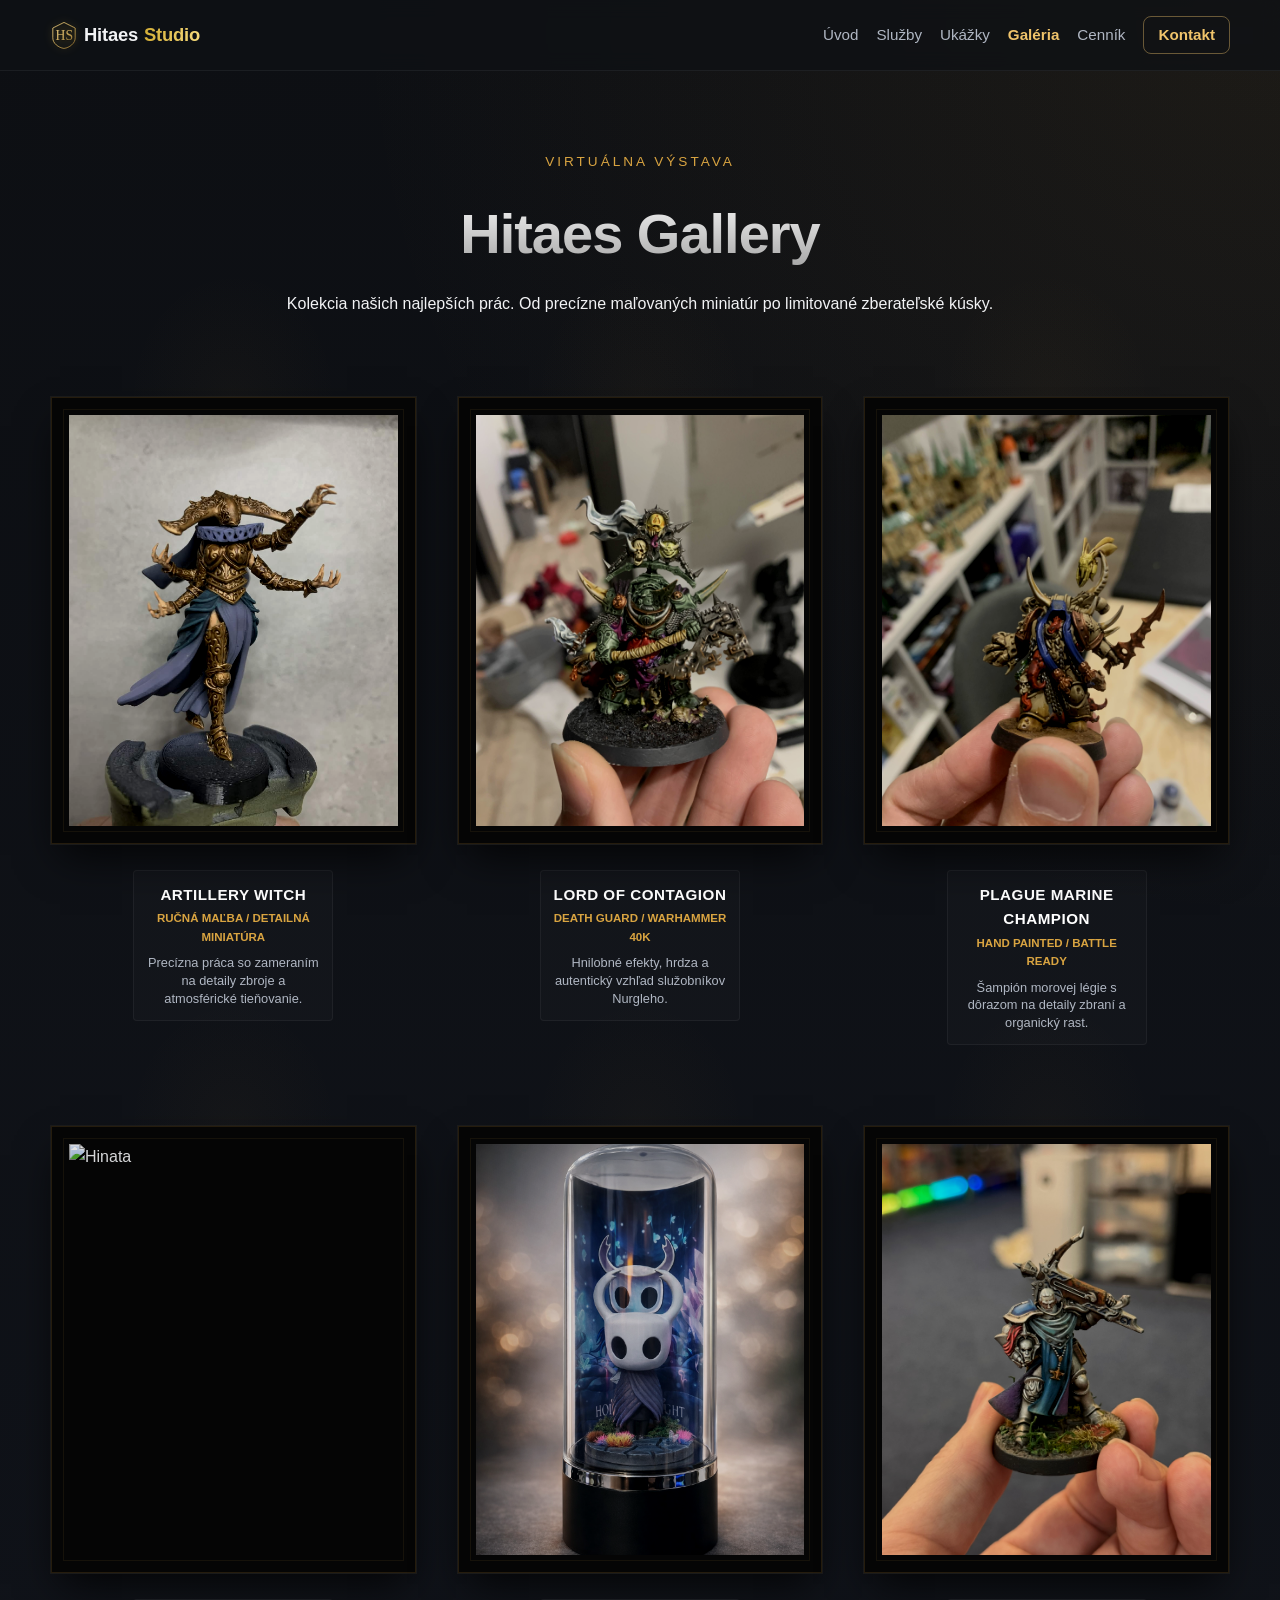
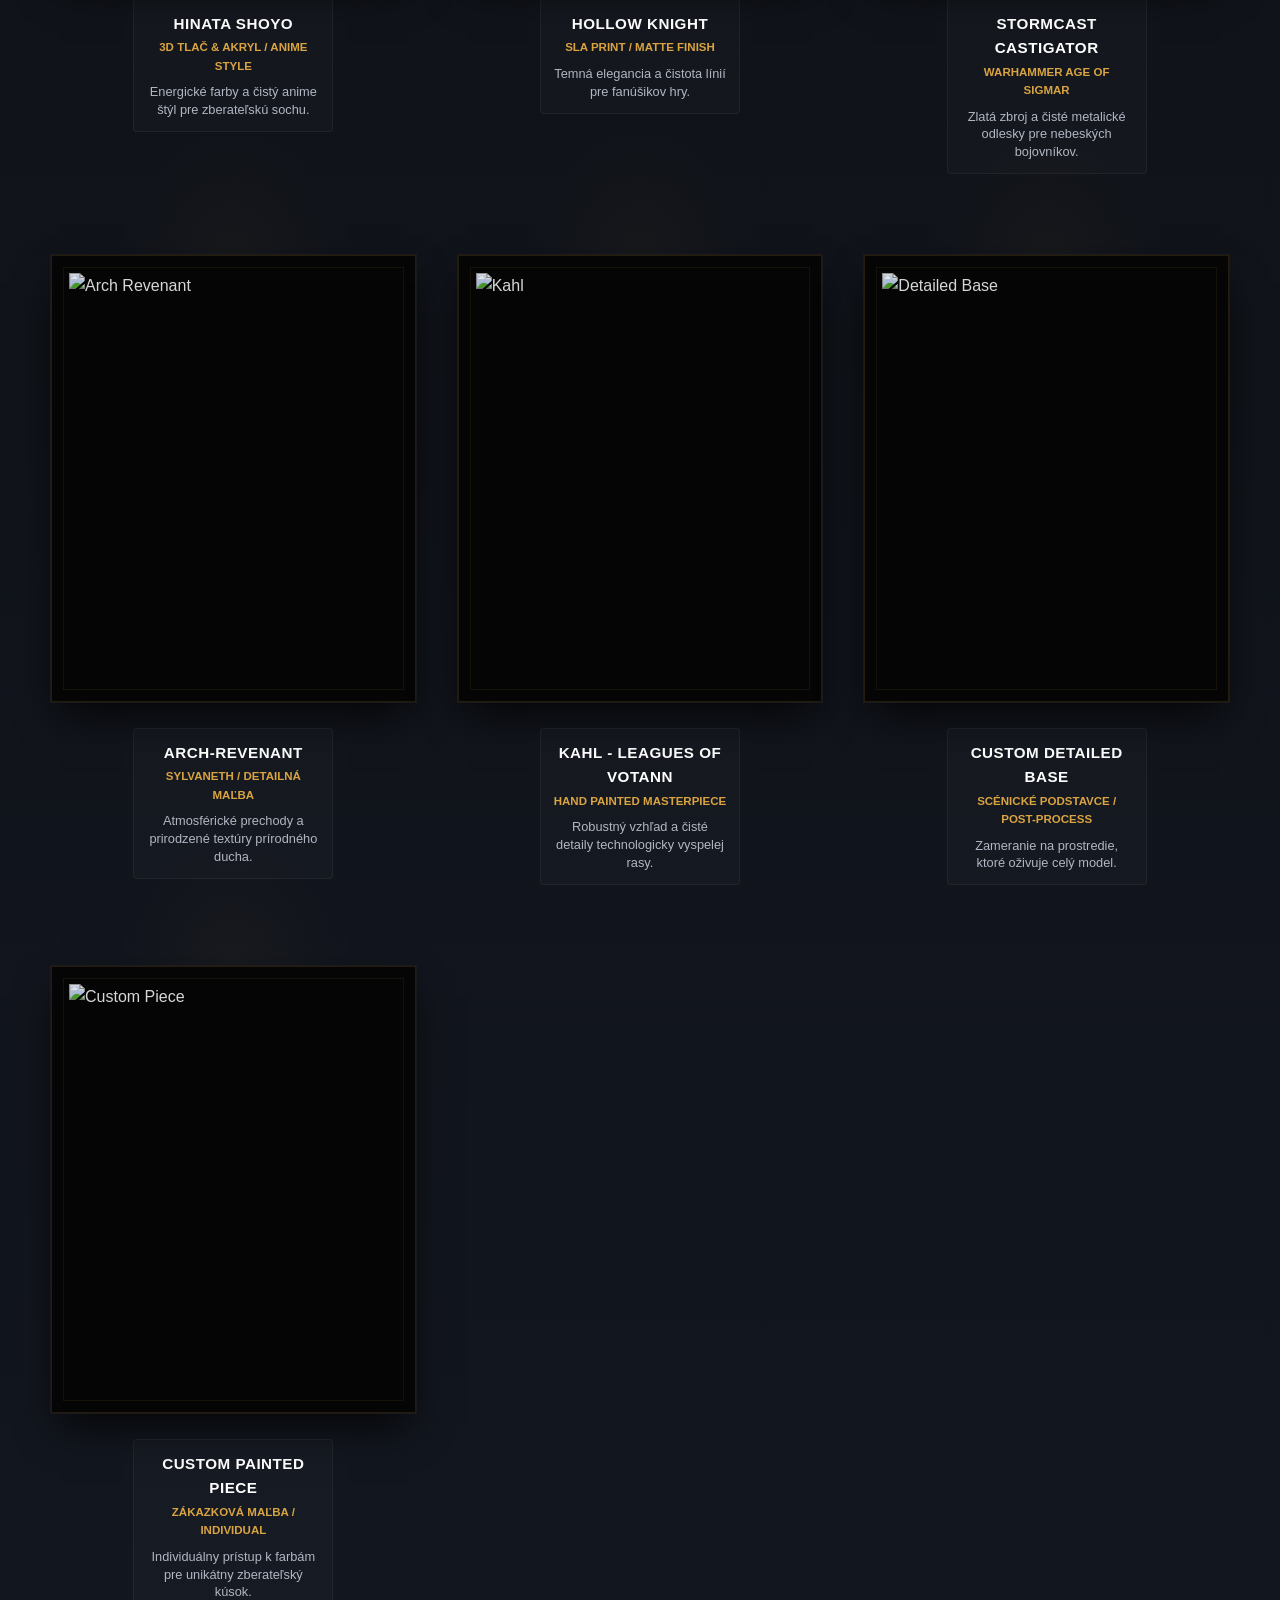
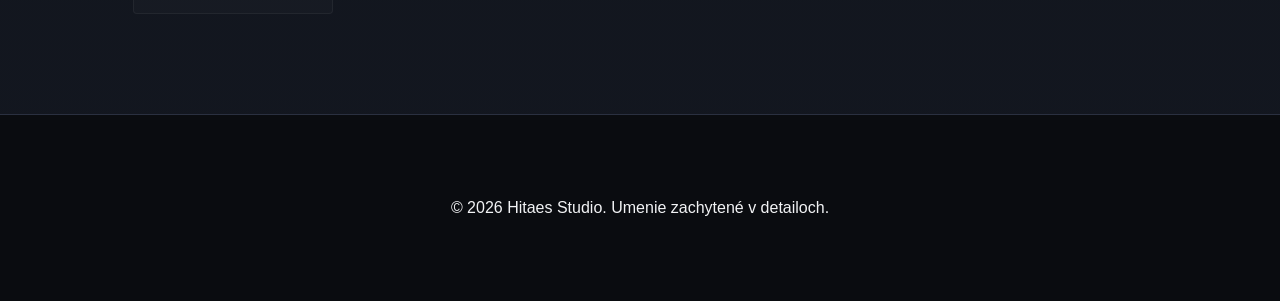
==== galeria/galeria.html @ a400bd49 "Final link fix for renamed 'galeria' folder" ====
<!DOCTYPE html>
<html lang="sk">

<head>
  <meta charset="UTF-8" />
  <meta name="viewport" content="width=device-width, initial-scale=1.0" />
  <title>Galéria | Hitaes Studio</title>
  <style>
    :root {
      --bg: #0f1115;
      --bg-2: #171a21;
      --card: #1d212b;
      --text: #f2f3f5;
      --muted: #b0b7c3;
      --line: #2a3040;
      --accent: #d9a441;
      --accent-2: #f0c46b;
      --danger: #a43f3f;
      --max: 1180px;
      --radius: 18px;
      --shadow: 0 12px 35px rgba(0, 0, 0, 0.35);
    }

    html {
      scroll-behavior: smooth;
    }

    * {
      box-sizing: border-box;
      margin: 0;
      padding: 0;
      scroll-margin-top: 31px;
    }

    body {
      font-family: Arial, Helvetica, sans-serif;
      background:
        radial-gradient(circle at top right, rgba(217, 164, 65, 0.08), transparent 25%),
        linear-gradient(180deg, #0d0f13 0%, #131720 100%);
      color: var(--text);
      line-height: 1.6;
      overflow-x: hidden;
    }

    a {
      color: inherit;
      text-decoration: none;
    }

    img {
      max-width: 100%;
      display: block;
    }

    .container {
      width: min(var(--max), calc(100% - 32px));
      margin: 0 auto;
    }

    .topbar {
      position: sticky;
      top: 0;
      z-index: 50;
      backdrop-filter: blur(10px);
      background: rgba(15, 17, 21, 0.78);
      border-bottom: 1px solid rgba(255, 255, 255, 0.06);
    }

    .topbar-inner {
      display: flex;
      align-items: center;
      justify-content: space-between;
      gap: 20px;
      padding: 16px 0;
    }

    .brand {
      display: flex;
      align-items: center;
      gap: 6px;
      font-size: 1.15rem;
      font-weight: 700;
      letter-spacing: -0.2px;
    }

    .brand img {
      height: 28px;
      filter: drop-shadow(0 0 4px rgba(212, 175, 55, 0.4));
    }

    .brand span {
      background: linear-gradient(90deg, #d4af37, #f5d97b);
      background-clip: text;
      -webkit-background-clip: text;
      -webkit-text-fill-color: transparent;
    }

    .nav {
      display: flex;
      gap: 18px;
      align-items: center;
      flex-wrap: wrap;
    }

    @media (max-width: 768px) {
      .topbar-inner {
        flex-direction: column;
        align-items: center;
        gap: 12px;
        padding: 12px 0;
      }
      .brand {
        width: 100%;
        justify-content: center;
      }
      .brand img {
        height: 36px;
        margin-right: 4px;
      }
      .nav {
        justify-content: center;
        gap: 10px 14px;
      }
      .nav a:not(.nav-contact) {
        font-size: 0.88rem;
      }
      .nav a.nav-contact {
        padding: 5px 10px;
      }
    }

    .nav a:not(.btn) {
      color: var(--muted);
      font-size: 0.95rem;
      transition: 0.2s;
    }

    .nav a:not(.btn):hover {
      color: var(--text);
    }

    .nav a.nav-contact {
      color: var(--accent-2);
      font-weight: 600;
      border: 1px solid rgba(240, 196, 107, 0.4);
      padding: 6px 14px;
      border-radius: 8px;
      transition: 0.2s;
    }

    .nav a.nav-contact:hover {
      background: rgba(240, 196, 107, 0.1);
      border-color: var(--accent-2);
    }

    /* Gallery Hero */
    .gallery-hero {
      padding: 80px 0 40px;
      text-align: center;
    }

    .gallery-hero h1 {
      font-size: 3.5rem;
      margin-bottom: 12px;
      background: linear-gradient(to bottom, #fff, #999);
      -webkit-background-clip: text;
      background-clip: text;
      -webkit-text-fill-color: transparent;
      letter-spacing: -1px;
    }

    .section-label {
      font-size: 0.85rem;
      text-transform: uppercase;
      letter-spacing: 3px;
      color: var(--accent);
      margin-bottom: 16px;
      display: block;
    }

    /* Gallery Grid - Exhibition Room */
    .gallery-section {
      padding: 40px 0 100px;
      perspective: 1200px;
    }

    .gallery-grid {
      display: grid;
      grid-template-columns: repeat(auto-fill, minmax(320px, 1fr));
      gap: 80px 40px;
    }

    .exhibition-piece {
      display: flex;
      flex-direction: column;
      align-items: center;
    }

    .gallery-item {
      position: relative;
      background: #050505;
      padding: 18px; /* The Frame Effect */
      border: 1px solid #1a1a1a;
      box-shadow: 
        0 20px 40px -10px rgba(0,0,0,0.8),
        inset 0 0 0 1px rgba(217, 164, 65, 0.15);
      transition: 0.6s cubic-bezier(0.2, 0.8, 0.2, 1);
      cursor: pointer;
      width: 100%;
    }

    /* Inner frame border */
    .gallery-item::before {
      content: '';
      position: absolute;
      inset: 12px;
      border: 1px solid rgba(217, 164, 65, 0.08);
      pointer-events: none;
      z-index: 2;
    }

    .gallery-item:hover {
      transform: translateY(-12px) rotateX(3deg);
      border-color: var(--accent);
      box-shadow: 
        0 40px 80px -20px rgba(0,0,0,0.95),
        inset 0 0 0 1px rgba(217, 164, 65, 0.5);
    }

    /* Virtual Spotlight */
    .gallery-item::after {
      content: '';
      position: absolute;
      top: -120px;
      left: 50%;
      transform: translateX(-50%);
      width: 200px;
      height: 120px;
      background: radial-gradient(ellipse at bottom, rgba(217, 164, 65, 0.15), transparent 75%);
      opacity: 0.2;
      transition: 0.6s;
      pointer-events: none;
    }

    .gallery-item:hover::after {
      opacity: 0.8;
      height: 180px;
    }

    .gallery-item img {
      width: 100%;
      aspect-ratio: 4 / 5;
      object-fit: cover;
      display: block;
      filter: brightness(0.85) contrast(1.1);
      transition: 0.6s;
    }

    .gallery-item:hover img {
      filter: brightness(1.05) contrast(1);
    }

    /* Museum Plaque */
    .plaque {
      margin-top: 25px;
      text-align: center;
      width: 100%;
      max-width: 200px;
      padding: 12px;
      background: rgba(255, 255, 255, 0.02);
      border: 1px solid rgba(255, 255, 255, 0.05);
      border-radius: 4px;
    }

    .plaque h4 {
      font-size: 0.95rem;
      font-weight: 700;
      color: #fff;
      margin-bottom: 2px;
      text-transform: uppercase;
      letter-spacing: 0.5px;
    }

    .technique {
      display: block;
      font-size: 0.72rem;
      color: var(--accent);
      font-weight: 600;
      text-transform: uppercase;
      margin-bottom: 8px;
    }

    .piece-description {
      font-size: 0.8rem;
      color: var(--muted);
      line-height: 1.4;
      max-width: 260px;
      margin: 0 auto;
    }

    /* Lightbox */
    .lightbox {
      position: fixed;
      inset: 0;
      background: rgba(0,0,0,0.98);
      z-index: 1000;
      display: none;
      align-items: center;
      justify-content: center;
      padding: 20px;
      cursor: zoom-out;
      backdrop-filter: blur(8px);
    }

    .lightbox.active {
      display: flex;
    }

    .lightbox img {
      max-width: 90vw;
      max-height: 85vh;
      border: 6px solid #111;
      box-shadow: 0 0 60px rgba(0,0,0,0.8);
      animation: zoomIn 0.3s ease-out;
    }

    @keyframes zoomIn {
      from { transform: scale(0.9); opacity: 0; }
      to { transform: scale(1); opacity: 1; }
    }

    .lightbox-close {
      position: absolute;
      top: 30px;
      right: 40px;
      font-size: 3rem;
      color: #fff;
      cursor: pointer;
      opacity: 0.5;
      transition: 0.3s;
    }

    .lightbox-close:hover {
      opacity: 1;
      color: var(--accent);
    }

    /* Footer */
    footer {
      padding: 80px 0;
      border-top: 1px solid var(--line);
      background: #0a0c10;
      text-align: center;
    }

    @media (max-width: 768px) {
      .gallery-hero h1 { font-size: 2.5rem; }
      .gallery-grid { gap: 50px 20px; }
      .gallery-item { padding: 12px; }
    }
  </style>
</head>

<body>
  <header class="topbar">
    <div class="container topbar-inner">
      <a href="../index.html" class="brand">
        <img src="../logo.svg" alt="logo">
        Hitaes <span>Studio</span>
      </a>
      <nav class="nav">
        <a href="../index.html#top">Úvod</a>
        <a href="../index.html#sluzby">Služby</a>
        <a href="../index.html#ukazky">Ukážky</a>
        <a href="galeria.html" style="color: var(--accent-2); font-weight: 600;">Galéria</a>
        <a href="../index.html#cennik">Cenník</a>
        <a href="../index.html#nacenenie" class="nav-contact">Kontakt</a>
      </nav>
    </div>
  </header>

  <main class="container">
    <section class="gallery-hero">
      <span class="section-label">Virtuálna Výstava</span>
      <h1>Hitaes Gallery</h1>
      <p>Kolekcia našich najlepších prác. Od precízne maľovaných miniatúr po limitované zberateľské kúsky.</p>
    </section>

    <section class="gallery-section">
      <div class="gallery-grid">
        
        <!-- Piece 1 -->
        <div class="exhibition-piece">
          <div class="gallery-item" onclick="openLightbox('artillery witch.jpg')">
            <img src="artillery witch.jpg" alt="Artillery Witch">
          </div>
          <div class="plaque">
            <h4>Artillery Witch</h4>
            <span class="technique">Ručná maľba / Detailná miniatúra</span>
            <p class="piece-description">Precízna práca so zameraním na detaily zbroje a atmosférické tieňovanie.</p>
          </div>
        </div>
        
        <!-- Piece 2 -->
        <div class="exhibition-piece">
          <div class="gallery-item" onclick="openLightbox('death guard lord of contagion.jpeg')">
            <img src="death guard lord of contagion.jpeg" alt="Lord of Contagion">
          </div>
          <div class="plaque">
            <h4>Lord of Contagion</h4>
            <span class="technique">Death Guard / Warhammer 40k</span>
            <p class="piece-description">Hnilobné efekty, hrdza a autentický vzhľad služobníkov Nurgleho.</p>
          </div>
        </div>

        <!-- Piece 3 -->
        <div class="exhibition-piece">
          <div class="gallery-item" onclick="openLightbox('death guard plague marine champion.jpeg')">
            <img src="death guard plague marine champion.jpeg" alt="Plague Marine">
          </div>
          <div class="plaque">
            <h4>Plague Marine Champion</h4>
            <span class="technique">Hand Painted / Battle Ready</span>
            <p class="piece-description">Šampión morovej légie s dôrazom na detaily zbraní a organický rast.</p>
          </div>
        </div>

        <!-- Piece 4 -->
        <div class="exhibition-piece">
          <div class="gallery-item" onclick="openLightbox('hinata rnr321.png')">
            <img src="hinata rnr321.png" alt="Hinata">
          </div>
          <div class="plaque">
            <h4>Hinata Shoyo</h4>
            <span class="technique">3D Tlač & Akryl / Anime Style</span>
            <p class="piece-description">Energické farby a čistý anime štýl pre zberateľskú sochu.</p>
          </div>
        </div>

        <!-- Piece 5 -->
        <div class="exhibition-piece">
          <div class="gallery-item" onclick="openLightbox('hollowknight.png')">
            <img src="hollowknight.png" alt="Hollow Knight">
          </div>
          <div class="plaque">
            <h4>Hollow Knight</h4>
            <span class="technique">SLA Print / Matte Finish</span>
            <p class="piece-description">Temná elegancia a čistota línií pre fanúšikov hry.</p>
          </div>
        </div>

        <!-- Piece 6 -->
        <div class="exhibition-piece">
          <div class="gallery-item" onclick="openLightbox('stormcast castigator.jpeg')">
            <img src="stormcast castigator.jpeg" alt="Stormcast">
          </div>
          <div class="plaque">
            <h4>Stormcast Castigator</h4>
            <span class="technique">Warhammer Age of Sigmar</span>
            <p class="piece-description">Zlatá zbroj a čisté metalické odlesky pre nebeských bojovníkov.</p>
          </div>
        </div>

        <!-- Piece 7 -->
        <div class="exhibition-piece">
          <div class="gallery-item" onclick="openLightbox('arch revenant.JPG')">
            <img src="arch revenant.JPG" alt="Arch Revenant">
          </div>
          <div class="plaque">
            <h4>Arch-Revenant</h4>
            <span class="technique">Sylvaneth / Detailná maľba</span>
            <p class="piece-description">Atmosférické prechody a prirodzené textúry prírodného ducha.</p>
          </div>
        </div>

        <!-- Piece 8 -->
        <div class="exhibition-piece">
          <div class="gallery-item" onclick="openLightbox('Kahl.JPG')">
            <img src="Kahl.JPG" alt="Kahl">
          </div>
          <div class="plaque">
            <h4>Kahl - Leagues of Votann</h4>
            <span class="technique">Hand Painted Masterpiece</span>
            <p class="piece-description">Robustný vzhľad a čisté detaily technologicky vyspelej rasy.</p>
          </div>
        </div>

        <!-- Piece 9 -->
        <div class="exhibition-piece">
          <div class="gallery-item" onclick="openLightbox('base.JPG')">
            <img src="base.JPG" alt="Detailed Base">
          </div>
          <div class="plaque">
            <h4>Custom Detailed Base</h4>
            <span class="technique">Scénické podstavce / Post-process</span>
            <p class="piece-description">Zameranie na prostredie, ktoré oživuje celý model.</p>
          </div>
        </div>

        <!-- Piece 10 -->
        <div class="exhibition-piece">
          <div class="gallery-item" onclick="openLightbox('custom.JPG')">
            <img src="custom.JPG" alt="Custom Piece">
          </div>
          <div class="plaque">
            <h4>Custom Painted Piece</h4>
            <span class="technique">Zákazková maľba / Individual</span>
            <p class="piece-description">Individuálny prístup k farbám pre unikátny zberateľský kúsok.</p>
          </div>
        </div>

      </div>
    </section>
  </main>

  <div class="lightbox" id="lightbox" onclick="closeLightbox()">
    <span class="lightbox-close">&times;</span>
    <img id="lightbox-img" src="" alt="">
  </div>

  <footer>
    <div class="container">
      <p>&copy; 2026 Hitaes Studio. Umenie zachytené v detailoch.</p>
    </div>
  </footer>

  <script>
    function openLightbox(src) {
      const lb = document.getElementById('lightbox');
      const img = document.getElementById('lightbox-img');
      img.src = src;
      lb.classList.add('active');
      document.body.style.overflow = 'hidden';
    }

    function closeLightbox() {
      document.getElementById('lightbox').classList.remove('active');
      document.body.style.overflow = 'auto';
    }
  </script>
</body>

</html>
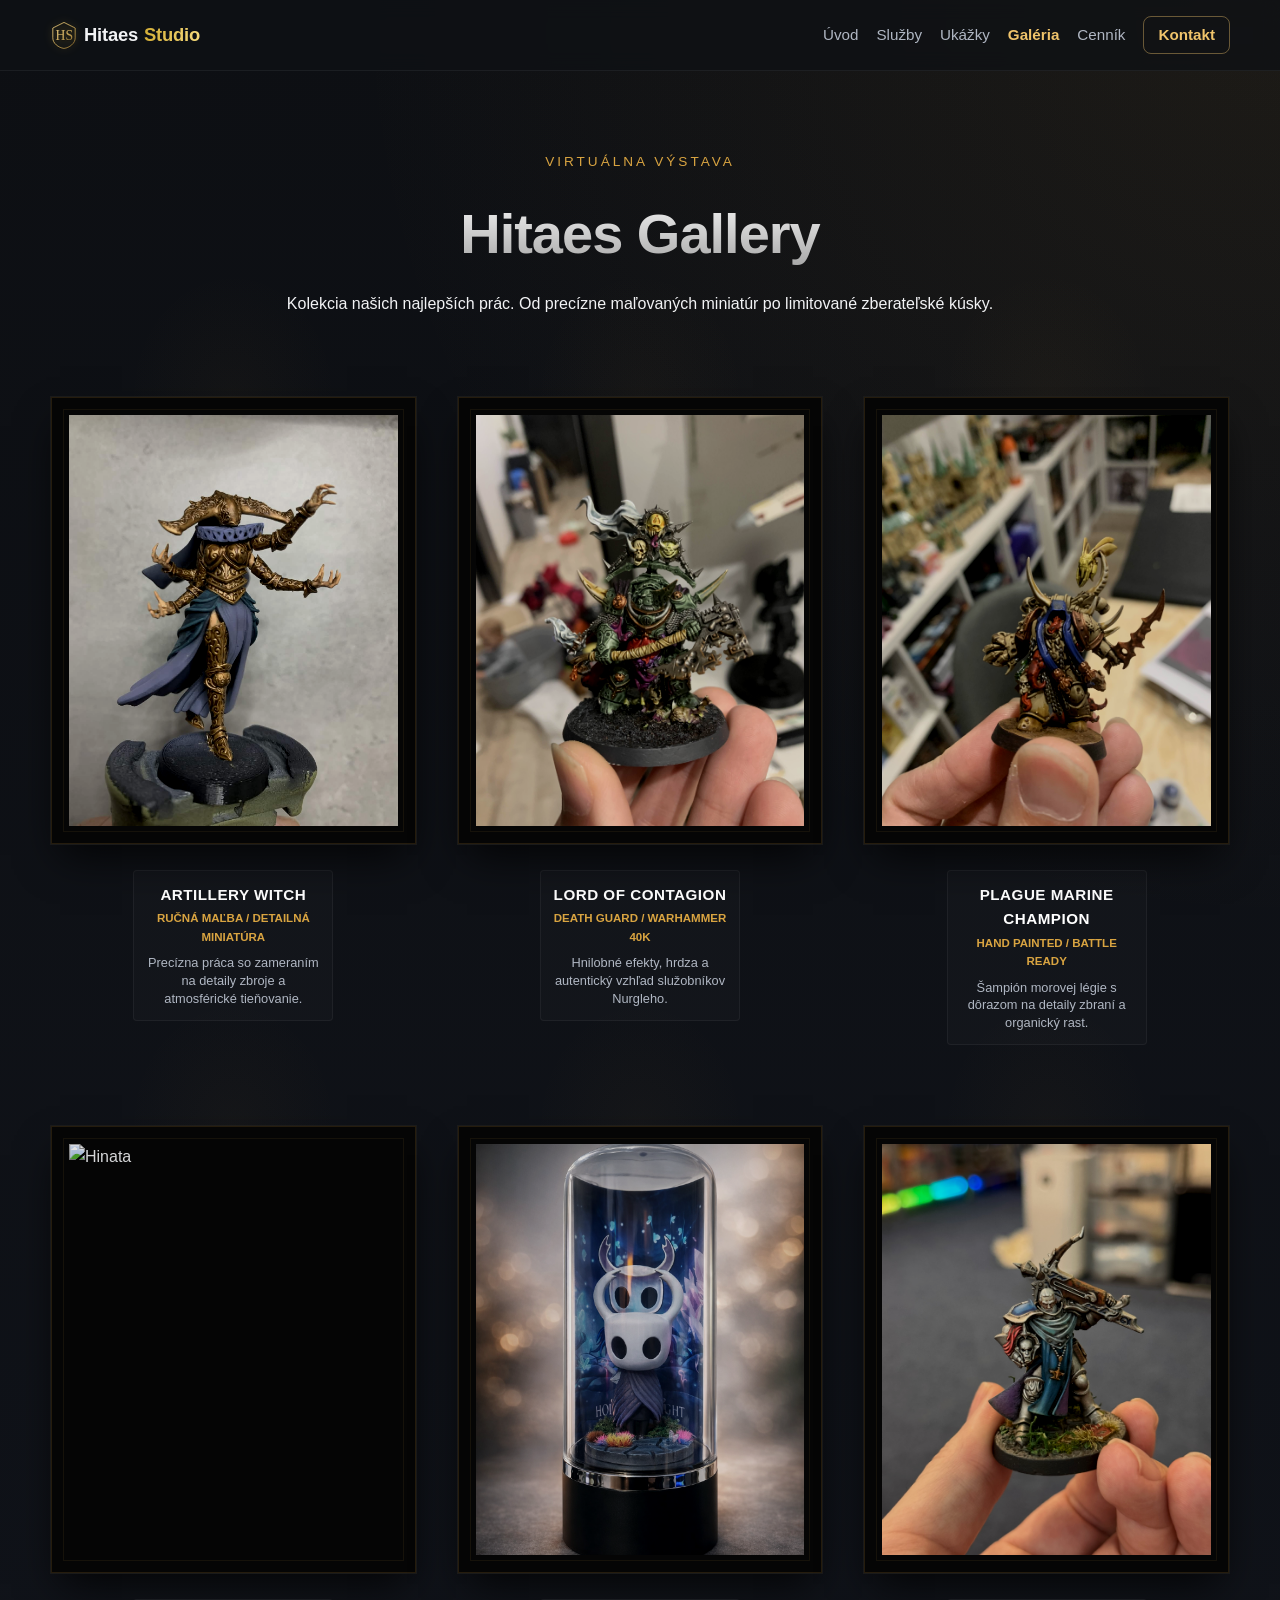
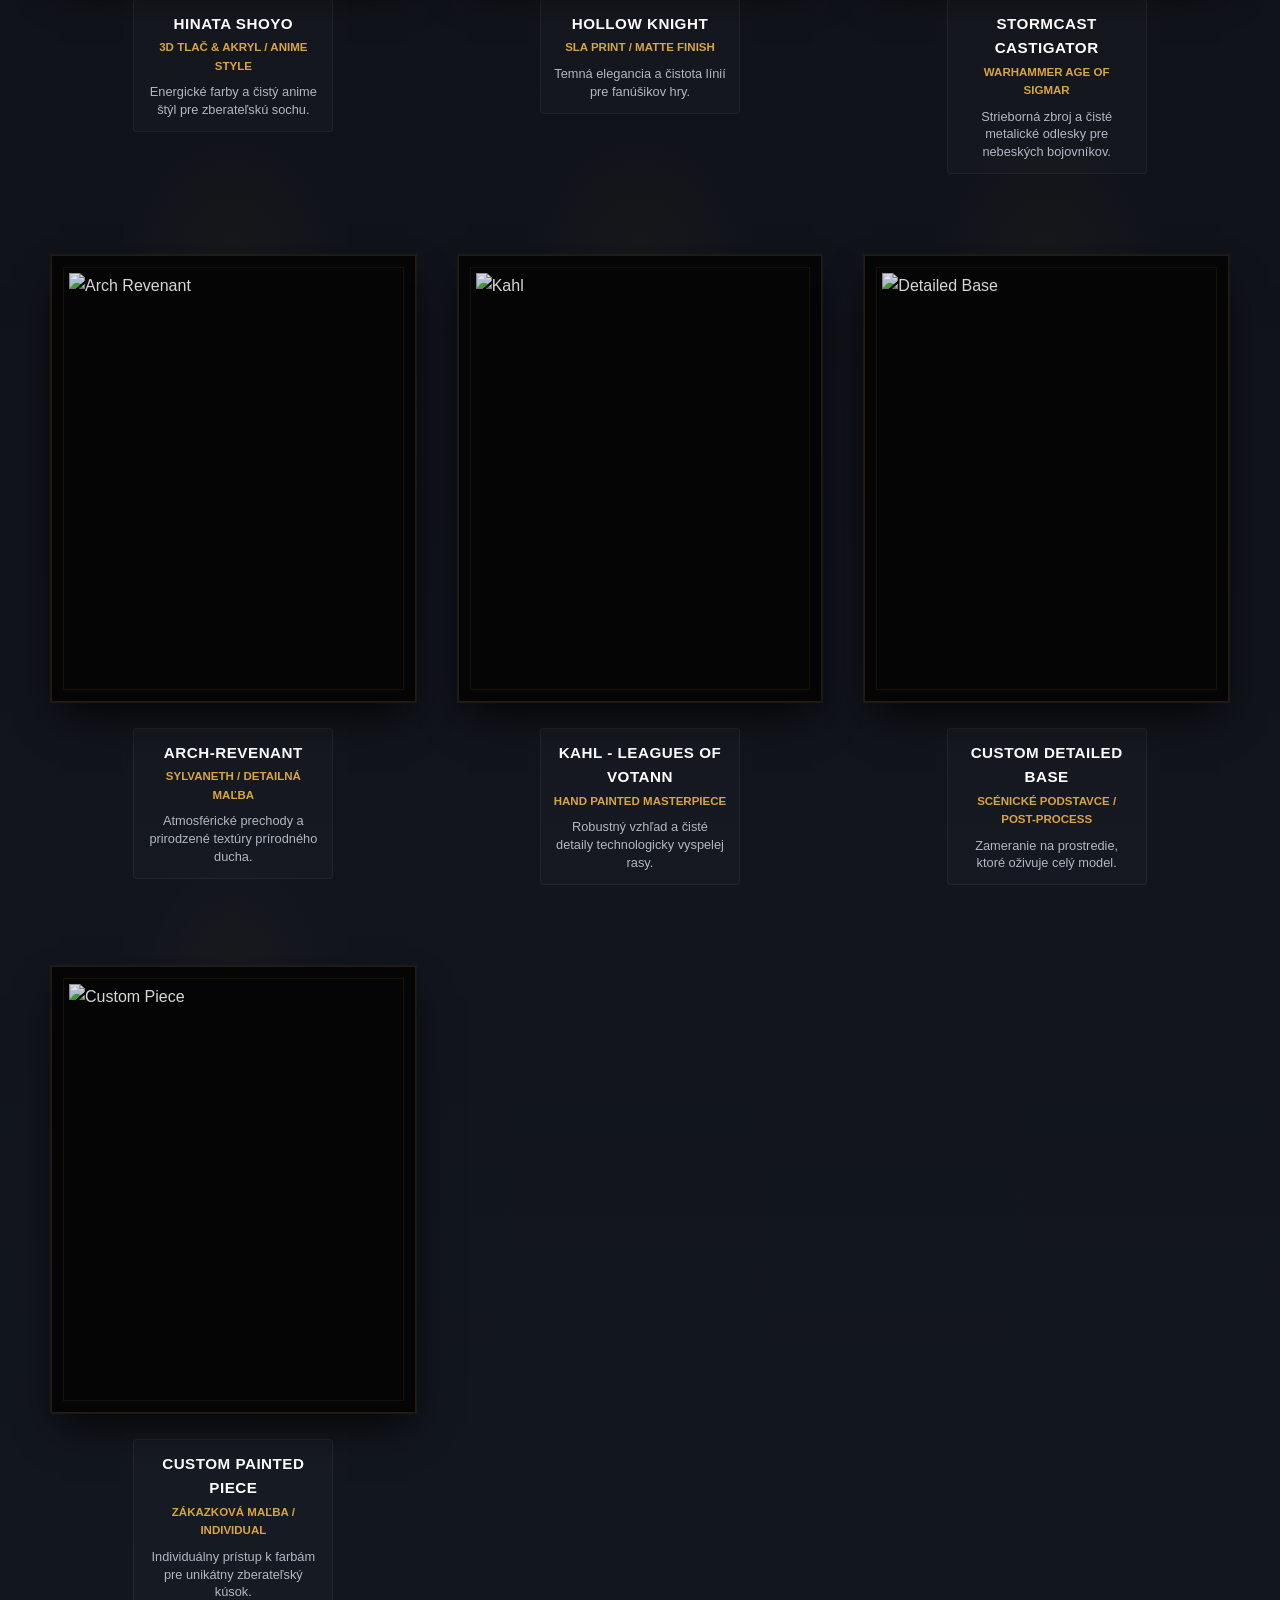
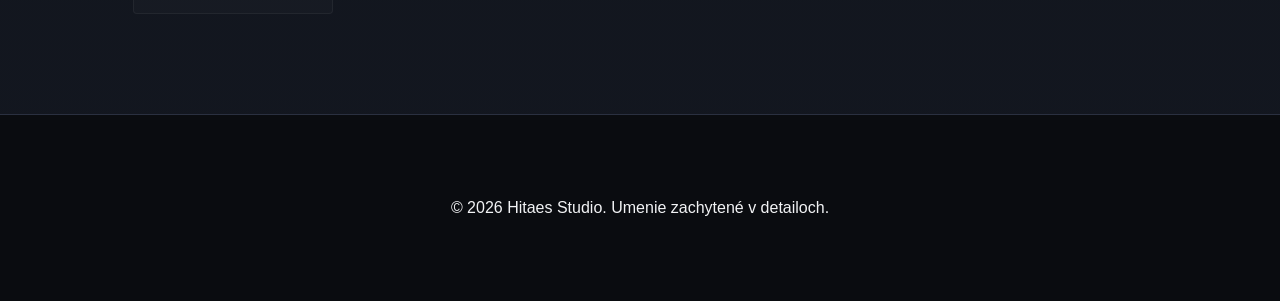
==== commit b6ba5807: "Update Stormcast description: silver armor instead of gold" ====
--- a/galeria/galeria.html
+++ b/galeria/galeria.html
@@ -365,7 +365,7 @@
   <header class="topbar">
     <div class="container topbar-inner">
       <a href="../index.html" class="brand">
-        <img src="../logo.svg" alt="logo">
+        <img src="../images/logo.svg" alt="logo">
         Hitaes <span>Studio</span>
       </a>
       <nav class="nav">
@@ -457,7 +457,7 @@
           <div class="plaque">
             <h4>Stormcast Castigator</h4>
             <span class="technique">Warhammer Age of Sigmar</span>
-            <p class="piece-description">Zlatá zbroj a čisté metalické odlesky pre nebeských bojovníkov.</p>
+            <p class="piece-description">Strieborná zbroj a čisté metalické odlesky pre nebeských bojovníkov.</p>
           </div>
         </div>
 
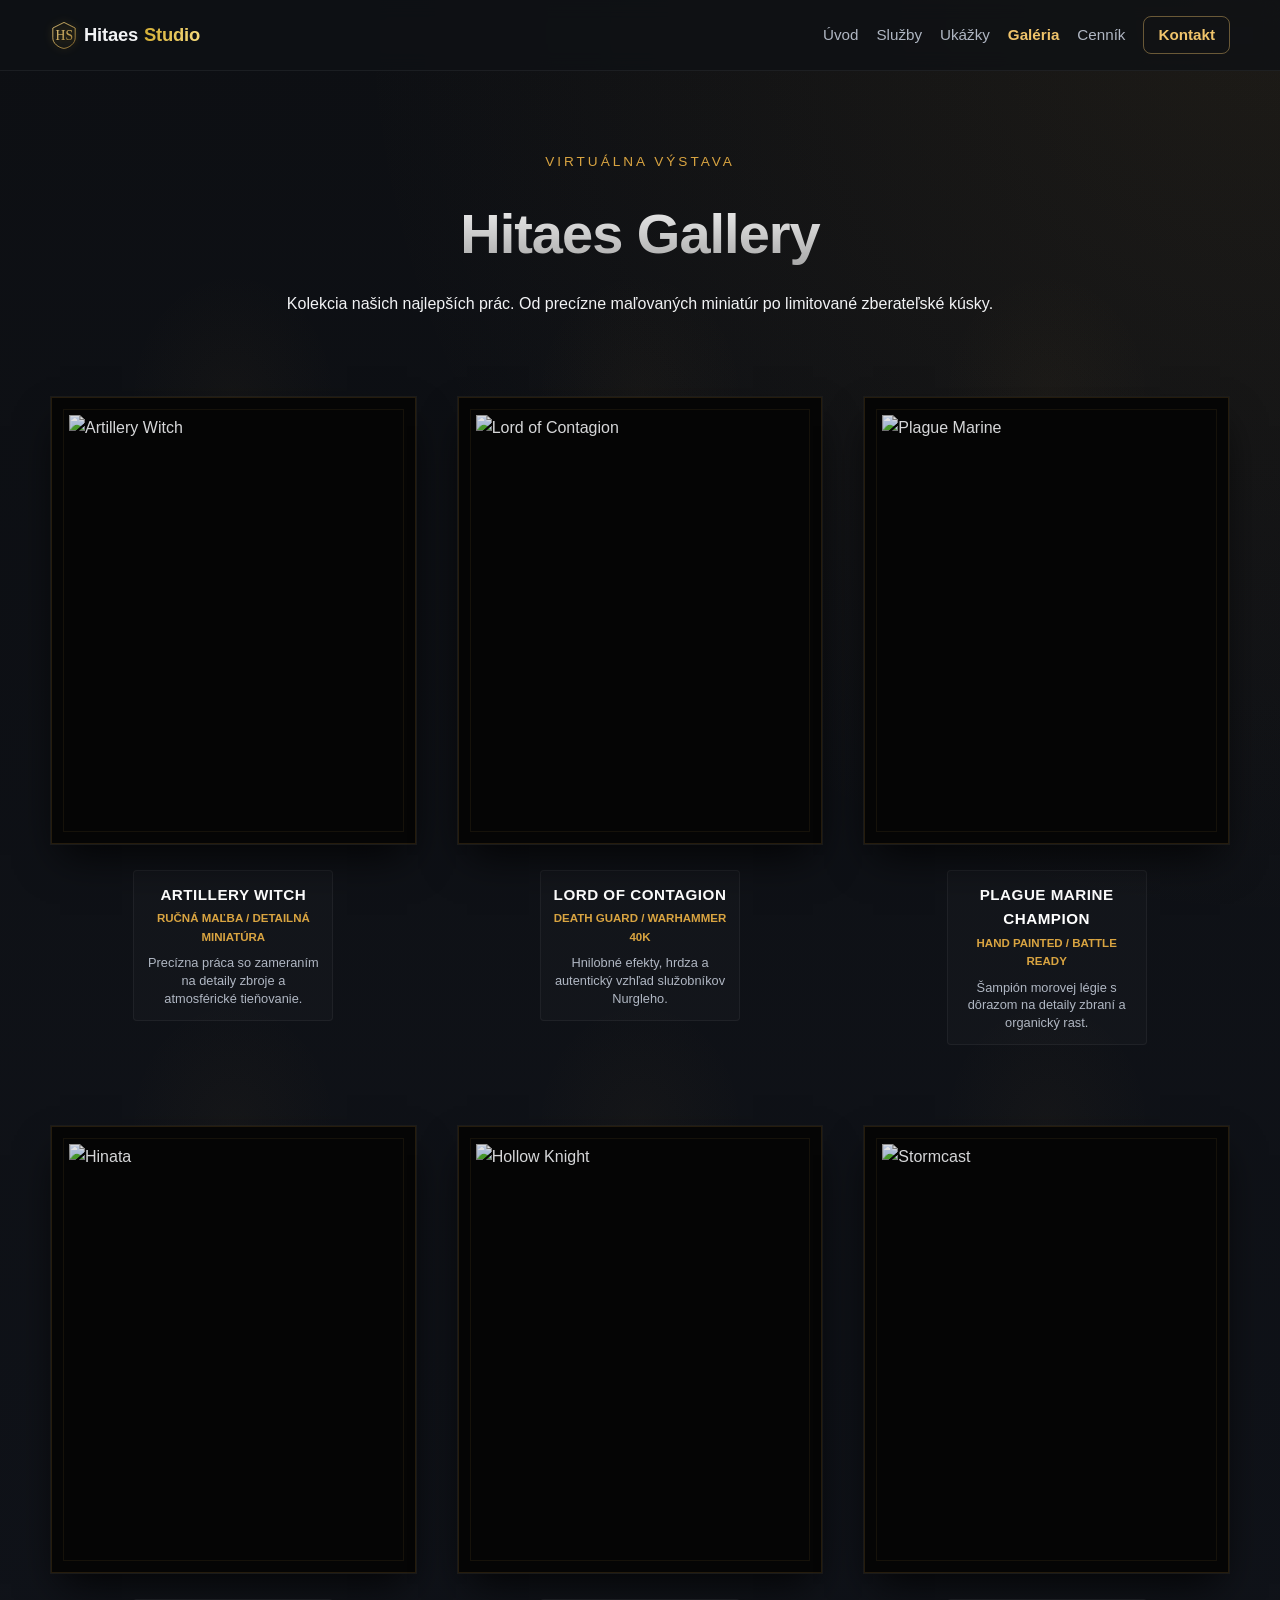
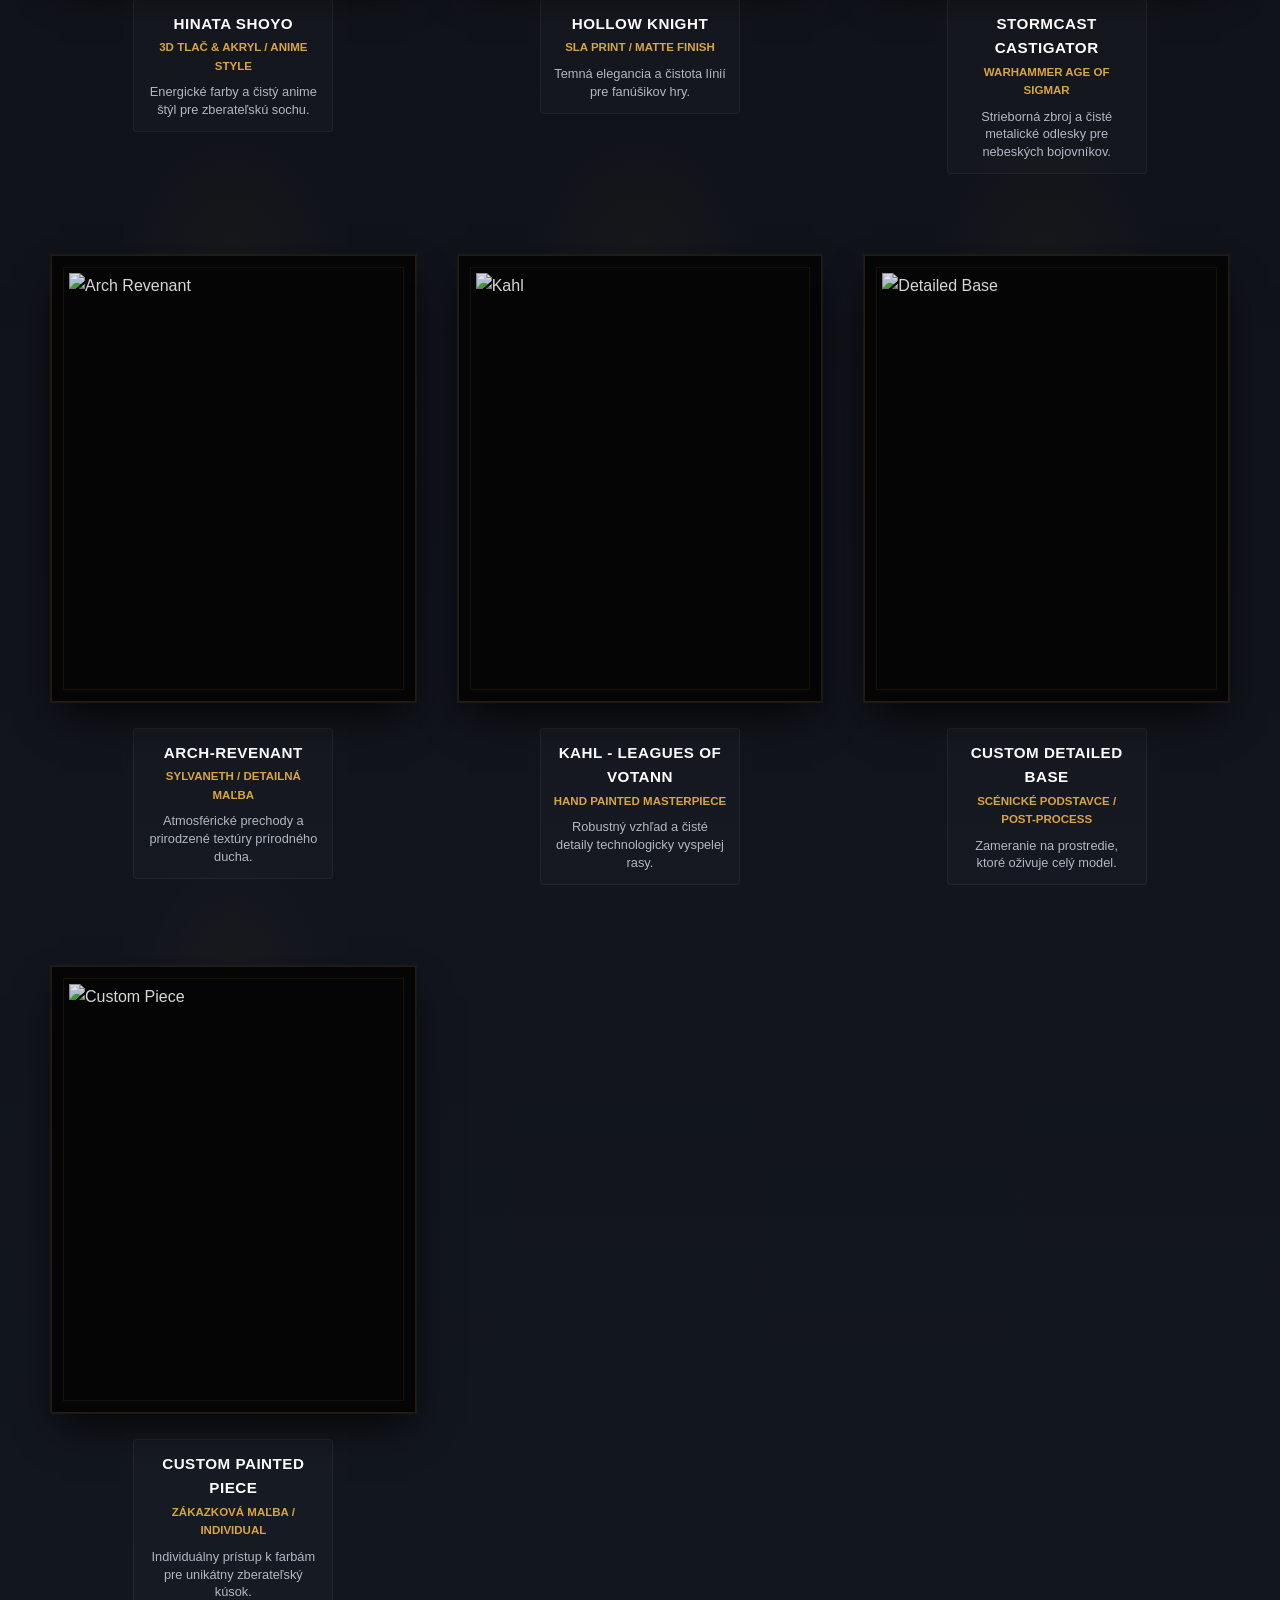
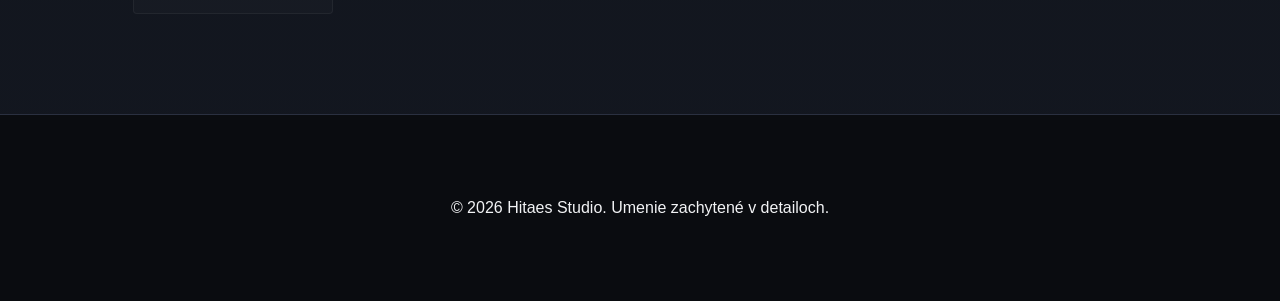
==== commit f37bae36: "Update gallery image references to .webp" ====
--- a/galeria/galeria.html
+++ b/galeria/galeria.html
@@ -391,8 +391,8 @@
         
         <!-- Piece 1 -->
         <div class="exhibition-piece">
-          <div class="gallery-item" onclick="openLightbox('artillery witch.jpg')">
-            <img src="artillery witch.jpg" alt="Artillery Witch">
+          <div class="gallery-item" onclick="openLightbox('artillery witch.webp')">
+            <img src="artillery witch.webp" alt="Artillery Witch">
           </div>
           <div class="plaque">
             <h4>Artillery Witch</h4>
@@ -403,8 +403,8 @@
         
         <!-- Piece 2 -->
         <div class="exhibition-piece">
-          <div class="gallery-item" onclick="openLightbox('death guard lord of contagion.jpeg')">
-            <img src="death guard lord of contagion.jpeg" alt="Lord of Contagion">
+          <div class="gallery-item" onclick="openLightbox('death guard lord of contagion.webp')">
+            <img src="death guard lord of contagion.webp" alt="Lord of Contagion">
           </div>
           <div class="plaque">
             <h4>Lord of Contagion</h4>
@@ -415,8 +415,8 @@
 
         <!-- Piece 3 -->
         <div class="exhibition-piece">
-          <div class="gallery-item" onclick="openLightbox('death guard plague marine champion.jpeg')">
-            <img src="death guard plague marine champion.jpeg" alt="Plague Marine">
+          <div class="gallery-item" onclick="openLightbox('death guard plague marine champion.webp')">
+            <img src="death guard plague marine champion.webp" alt="Plague Marine">
           </div>
           <div class="plaque">
             <h4>Plague Marine Champion</h4>
@@ -427,8 +427,8 @@
 
         <!-- Piece 4 -->
         <div class="exhibition-piece">
-          <div class="gallery-item" onclick="openLightbox('hinata rnr321.png')">
-            <img src="hinata rnr321.png" alt="Hinata">
+          <div class="gallery-item" onclick="openLightbox('hinata rnr321.webp')">
+            <img src="hinata rnr321.webp" alt="Hinata">
           </div>
           <div class="plaque">
             <h4>Hinata Shoyo</h4>
@@ -439,8 +439,8 @@
 
         <!-- Piece 5 -->
         <div class="exhibition-piece">
-          <div class="gallery-item" onclick="openLightbox('hollowknight.png')">
-            <img src="hollowknight.png" alt="Hollow Knight">
+          <div class="gallery-item" onclick="openLightbox('hollowknight.webp')">
+            <img src="hollowknight.webp" alt="Hollow Knight">
           </div>
           <div class="plaque">
             <h4>Hollow Knight</h4>
@@ -451,8 +451,8 @@
 
         <!-- Piece 6 -->
         <div class="exhibition-piece">
-          <div class="gallery-item" onclick="openLightbox('stormcast castigator.jpeg')">
-            <img src="stormcast castigator.jpeg" alt="Stormcast">
+          <div class="gallery-item" onclick="openLightbox('stormcast castigator.webp')">
+            <img src="stormcast castigator.webp" alt="Stormcast">
           </div>
           <div class="plaque">
             <h4>Stormcast Castigator</h4>
@@ -463,8 +463,8 @@
 
         <!-- Piece 7 -->
         <div class="exhibition-piece">
-          <div class="gallery-item" onclick="openLightbox('arch revenant.JPG')">
-            <img src="arch revenant.JPG" alt="Arch Revenant">
+          <div class="gallery-item" onclick="openLightbox('arch revenant.webp')">
+            <img src="arch revenant.webp" alt="Arch Revenant">
           </div>
           <div class="plaque">
             <h4>Arch-Revenant</h4>
@@ -475,8 +475,8 @@
 
         <!-- Piece 8 -->
         <div class="exhibition-piece">
-          <div class="gallery-item" onclick="openLightbox('Kahl.JPG')">
-            <img src="Kahl.JPG" alt="Kahl">
+          <div class="gallery-item" onclick="openLightbox('Kahl.webp')">
+            <img src="Kahl.webp" alt="Kahl">
           </div>
           <div class="plaque">
             <h4>Kahl - Leagues of Votann</h4>
@@ -487,8 +487,8 @@
 
         <!-- Piece 9 -->
         <div class="exhibition-piece">
-          <div class="gallery-item" onclick="openLightbox('base.JPG')">
-            <img src="base.JPG" alt="Detailed Base">
+          <div class="gallery-item" onclick="openLightbox('base.webp')">
+            <img src="base.webp" alt="Detailed Base">
           </div>
           <div class="plaque">
             <h4>Custom Detailed Base</h4>
@@ -499,8 +499,8 @@
 
         <!-- Piece 10 -->
         <div class="exhibition-piece">
-          <div class="gallery-item" onclick="openLightbox('custom.JPG')">
-            <img src="custom.JPG" alt="Custom Piece">
+          <div class="gallery-item" onclick="openLightbox('custom.webp')">
+            <img src="custom.webp" alt="Custom Piece">
           </div>
           <div class="plaque">
             <h4>Custom Painted Piece</h4>
